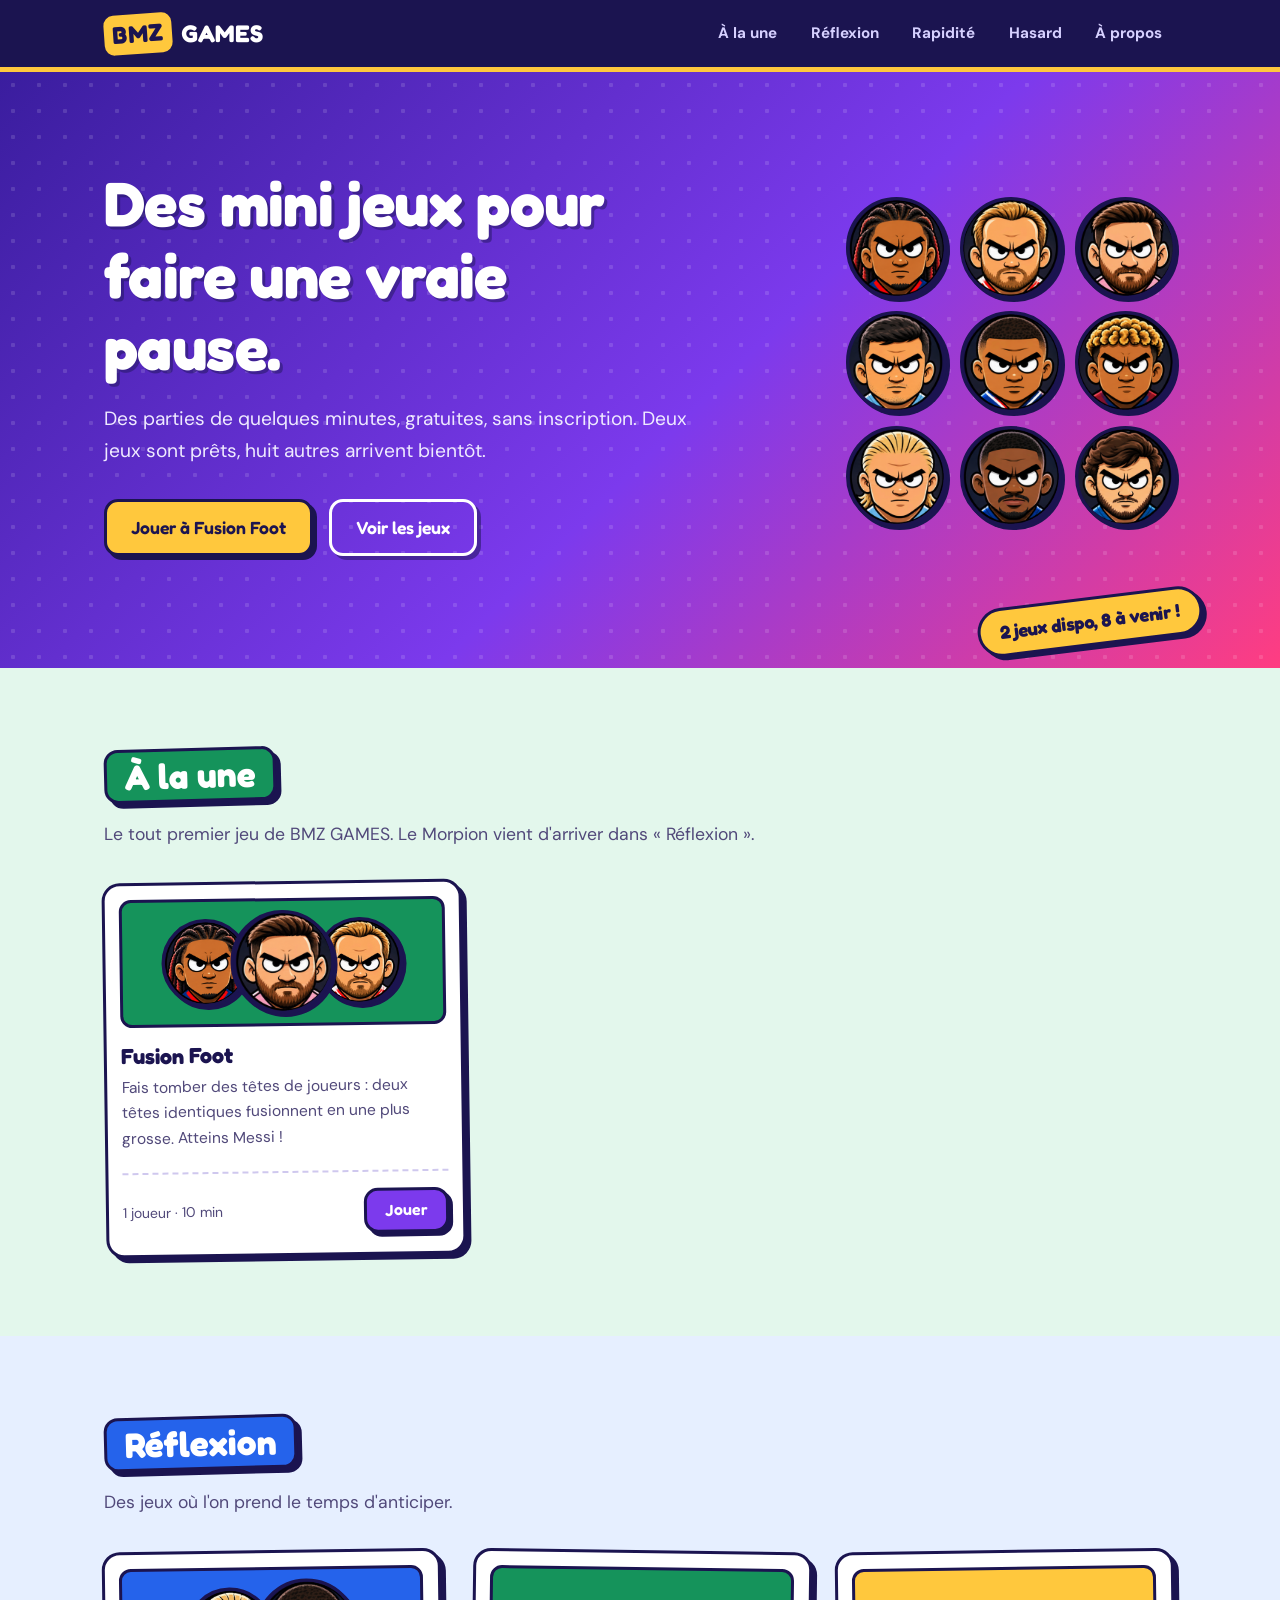
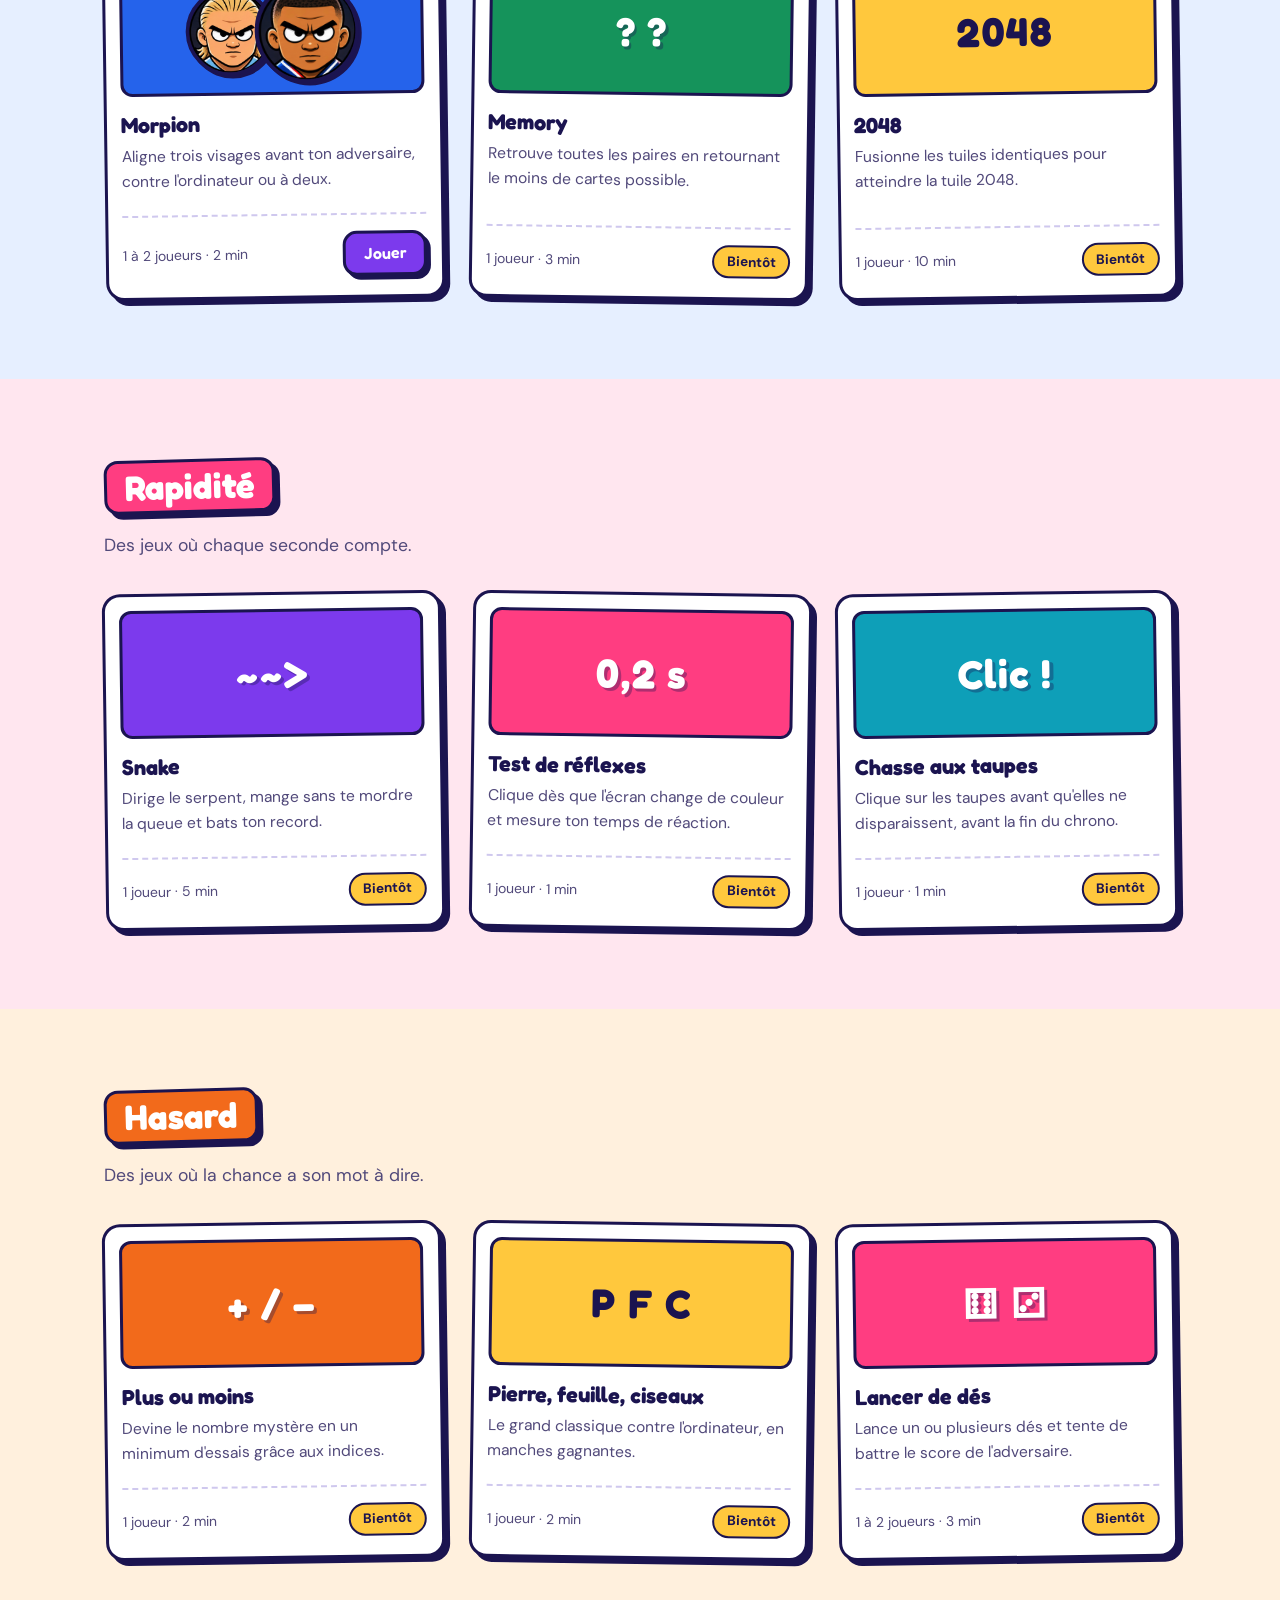
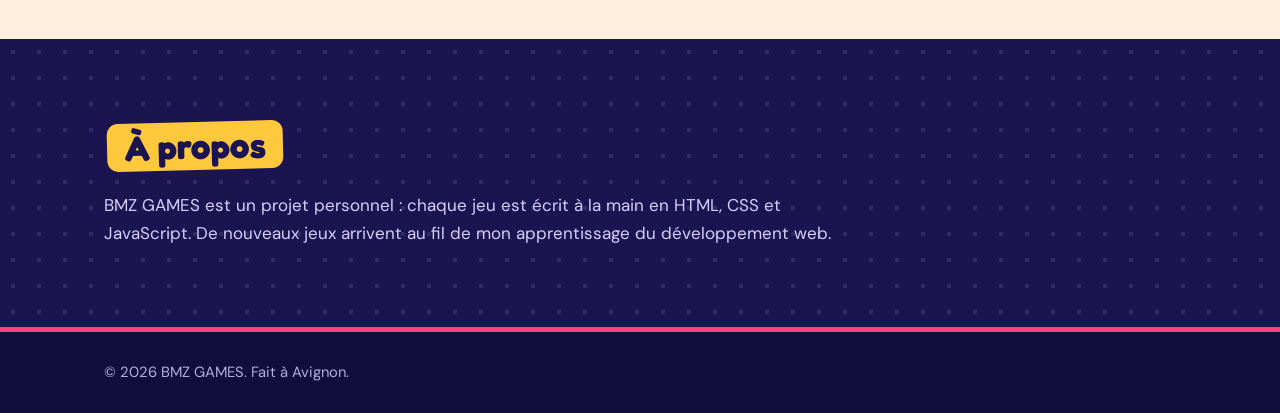
==== index.html @ 2838e126 "2nov" ====
<!DOCTYPE html>
<html lang="fr">
<head>
  <meta charset="UTF-8">
  <meta name="viewport" content="width=device-width, initial-scale=1.0">
  <title>BMZ GAMES – Mini jeux gratuits dans le navigateur</title>
  <meta name="description" content="BMZ GAMES : des mini jeux gratuits dans ton navigateur, sans inscription.">
  <meta name="theme-color" content="#1b1450">
  <meta property="og:title" content="BMZ GAMES – Mini jeux gratuits">
  <meta property="og:description" content="Des parties de quelques minutes, gratuites, sans inscription. Essaie Fusion Foot !">
  <meta property="og:image" content="images/messi.png">
  <link rel="icon" href="data:image/svg+xml,%3Csvg xmlns='http://www.w3.org/2000/svg' viewBox='0 0 100 100'%3E%3Ctext y='.9em' font-size='90'%3E%E2%9A%BD%3C/text%3E%3C/svg%3E">

  <!-- Polices Google (nécessite une connexion internet) -->
  <link rel="preconnect" href="https://fonts.googleapis.com">
  <link rel="preconnect" href="https://fonts.gstatic.com" crossorigin>
  <link href="https://fonts.googleapis.com/css2?family=DM+Sans:wght@400;500;700&family=Fredoka:wght@500;600;700&display=swap" rel="stylesheet">

  <link rel="stylesheet" href="style.css">
</head>
<body>
  <a class="lien-evitement" href="#contenu">Aller au contenu</a>

  <header class="entete">
    <div class="conteneur entete-interieur">
      <a class="logo" href="index.html"><span class="logo-bloc">BMZ</span> GAMES</a>
      <nav aria-label="Navigation principale">
        <ul class="menu">
          <li><a href="#une">À la une</a></li>
          <li><a href="#reflexion">Réflexion</a></li>
          <li><a href="#rapidite">Rapidité</a></li>
          <li><a href="#hasard">Hasard</a></li>
          <li><a href="#apropos">À propos</a></li>
        </ul>
      </nav>
    </div>
  </header>

  <main id="contenu">

    <!-- ACCUEIL -->
    <section class="hero" id="accueil">
      <div class="conteneur hero-grille">
        <div>
          <h1>Des mini jeux pour faire une vraie pause.</h1>
          <p class="hero-texte">
            Des parties de quelques minutes, gratuites, sans inscription.
            Deux jeux sont prêts, huit autres arrivent bientôt.
          </p>
          <div class="actions">
            <a class="bouton bouton-jaune" href="fusion.html">Jouer à Fusion Foot</a>
            <a class="bouton bouton-contour-clair" href="#reflexion">Voir les jeux</a>
          </div>
        </div>

        <!-- Les 9 joueurs de Fusion Foot -->
        <div class="mosaique" aria-hidden="true">
          <img src="images/olise.png" alt="">
          <img src="images/kane.png" alt="">
          <img src="images/messi.png" alt="">
          <img src="images/rodri.png" alt="">
          <img src="images/mbappe.png" alt="">
          <img src="images/yamal.png" alt="">
          <img src="images/haaland.png" alt="">
          <img src="images/dembele.png" alt="">
          <img src="images/kvaratskhelia.png" alt="">
        </div>
      </div>
    </section>

    <!--
      POUR ACTIVER UN JEU PLUS TARD :
      remplace <span class="bientot">Bientôt</span>
      par <a class="bouton bouton-violet" href="morpion.html">Jouer</a>
    -->

    <!-- À LA UNE -->
    <section class="section" id="une">
      <div class="conteneur">
        <h2>À la une</h2>
        <p class="intro">Le tout premier jeu de BMZ GAMES. Le Morpion vient d'arriver dans « Réflexion ».</p>
        <ul class="jeux jeux-une">
          <li class="jeu">
            <div class="apercu apercu-tetes t-vert" aria-hidden="true">
              <img src="images/olise.png" alt="">
              <img src="images/messi.png" alt="">
              <img src="images/kane.png" alt="">
            </div>
            <h3>Fusion Foot</h3>
            <p>Fais tomber des têtes de joueurs : deux têtes identiques fusionnent en une plus grosse. Atteins Messi !</p>
            <div class="jeu-pied">
              <p class="infos">1 joueur · 10 min</p>
              <a class="bouton bouton-violet" href="fusion.html" aria-label="Jouer à Fusion Foot">Jouer</a>
            </div>
          </li>
        </ul>
      </div>
    </section>

    <!-- RÉFLEXION -->
    <section class="section" id="reflexion">
      <div class="conteneur">
        <h2>Réflexion</h2>
        <p class="intro">Des jeux où l'on prend le temps d'anticiper.</p>
        <ul class="jeux">
          <li class="jeu">
            <div class="apercu apercu-tetes t-bleu" aria-hidden="true">
              <img src="images/haaland.png" alt="">
              <img src="images/mbappe.png" alt="">
            </div>
            <h3>Morpion</h3>
            <p>Aligne trois visages avant ton adversaire, contre l'ordinateur ou à deux.</p>
            <div class="jeu-pied">
              <p class="infos">1 à 2 joueurs · 2 min</p>
              <a class="bouton bouton-violet" href="morpion.html" aria-label="Jouer au Morpion">Jouer</a>
            </div>
          </li>
          <li class="jeu">
            <div class="apercu t-vert" aria-hidden="true">? ?</div>
            <h3>Memory</h3>
            <p>Retrouve toutes les paires en retournant le moins de cartes possible.</p>
            <div class="jeu-pied">
              <p class="infos">1 joueur · 3 min</p>
              <span class="bientot">Bientôt</span>
            </div>
          </li>
          <li class="jeu">
            <div class="apercu t-ambre" aria-hidden="true">2048</div>
            <h3>2048</h3>
            <p>Fusionne les tuiles identiques pour atteindre la tuile 2048.</p>
            <div class="jeu-pied">
              <p class="infos">1 joueur · 10 min</p>
              <span class="bientot">Bientôt</span>
            </div>
          </li>
        </ul>
      </div>
    </section>

    <!-- RAPIDITÉ -->
    <section class="section" id="rapidite">
      <div class="conteneur">
        <h2>Rapidité</h2>
        <p class="intro">Des jeux où chaque seconde compte.</p>
        <ul class="jeux">
          <li class="jeu">
            <div class="apercu t-violet" aria-hidden="true">~~&gt;</div>
            <h3>Snake</h3>
            <p>Dirige le serpent, mange sans te mordre la queue et bats ton record.</p>
            <div class="jeu-pied">
              <p class="infos">1 joueur · 5 min</p>
              <span class="bientot">Bientôt</span>
            </div>
          </li>
          <li class="jeu">
            <div class="apercu t-corail" aria-hidden="true">0,2 s</div>
            <h3>Test de réflexes</h3>
            <p>Clique dès que l'écran change de couleur et mesure ton temps de réaction.</p>
            <div class="jeu-pied">
              <p class="infos">1 joueur · 1 min</p>
              <span class="bientot">Bientôt</span>
            </div>
          </li>
          <li class="jeu">
            <div class="apercu t-cyan" aria-hidden="true">Clic !</div>
            <h3>Chasse aux taupes</h3>
            <p>Clique sur les taupes avant qu'elles ne disparaissent, avant la fin du chrono.</p>
            <div class="jeu-pied">
              <p class="infos">1 joueur · 1 min</p>
              <span class="bientot">Bientôt</span>
            </div>
          </li>
        </ul>
      </div>
    </section>

    <!-- HASARD -->
    <section class="section" id="hasard">
      <div class="conteneur">
        <h2>Hasard</h2>
        <p class="intro">Des jeux où la chance a son mot à dire.</p>
        <ul class="jeux">
          <li class="jeu">
            <div class="apercu t-orange" aria-hidden="true">+ / −</div>
            <h3>Plus ou moins</h3>
            <p>Devine le nombre mystère en un minimum d'essais grâce aux indices.</p>
            <div class="jeu-pied">
              <p class="infos">1 joueur · 2 min</p>
              <span class="bientot">Bientôt</span>
            </div>
          </li>
          <li class="jeu">
            <div class="apercu t-ambre" aria-hidden="true">P F C</div>
            <h3>Pierre, feuille, ciseaux</h3>
            <p>Le grand classique contre l'ordinateur, en manches gagnantes.</p>
            <div class="jeu-pied">
              <p class="infos">1 joueur · 2 min</p>
              <span class="bientot">Bientôt</span>
            </div>
          </li>
          <li class="jeu">
            <div class="apercu t-corail" aria-hidden="true">⚅ ⚂</div>
            <h3>Lancer de dés</h3>
            <p>Lance un ou plusieurs dés et tente de battre le score de l'adversaire.</p>
            <div class="jeu-pied">
              <p class="infos">1 à 2 joueurs · 3 min</p>
              <span class="bientot">Bientôt</span>
            </div>
          </li>
        </ul>
      </div>
    </section>

    <!-- À PROPOS -->
    <section class="section section-sombre" id="apropos">
      <div class="conteneur apropos">
        <h2>À propos</h2>
        <p>
          BMZ GAMES est un projet personnel : chaque jeu est écrit à la main en HTML,
          CSS et JavaScript. De nouveaux jeux arrivent au fil de mon apprentissage
          du développement web.
        </p>
      </div>
    </section>

  </main>

  <footer class="pied">
    <div class="conteneur">
      <p>© 2026 BMZ GAMES. Fait à Avignon.</p>
    </div>
  </footer>
</body>
</html>
---- style.css ----
/* ===== VARIABLES : change les couleurs ici ===== */
:root {
  --encre: #1b1450;
  --encre-douce: #51497a;
  --fond: #f5f3ff;
  --rose: #ff3d81;
  --jaune: #ffc83d;
  --violet: #7c3aed;
  --bleu: #2563eb;
  --vert: #15935b;
  --cyan: #0e9fb8;
  --orange: #f26a1b;

  /* Le style « autocollant » : contour épais + ombre pleine */
  --bord: 3px solid var(--encre);
  --ombre: 5px 5px 0 var(--encre);

  --police-titre: "Fredoka", "Segoe UI", Arial, sans-serif;
  --police-texte: "DM Sans", "Segoe UI", Arial, sans-serif;
  --largeur: 1120px;
}

/* ===== BASE ===== */
*, *::before, *::after { box-sizing: border-box; }
html { scroll-behavior: smooth; scroll-padding-top: 5rem; }

body {
  margin: 0;
  font-family: var(--police-texte);
  font-size: 1.0625rem;
  line-height: 1.65;
  color: var(--encre);
  background-color: var(--fond);
}

h1, h2, h3 { font-family: var(--police-titre); font-weight: 700; line-height: 1.15; margin: 0; }
p { margin: 0 0 1rem; max-width: 62ch; }
ul { margin: 0; padding: 0; list-style: none; }
a { color: inherit; }
:focus-visible { outline: 3px solid var(--rose); outline-offset: 3px; }

.conteneur { width: 100%; max-width: var(--largeur); margin: 0 auto; padding: 0 1.5rem; }

.lien-evitement {
  position: absolute; left: 1rem; top: -4rem; z-index: 100;
  background: var(--rose); color: #fff; padding: 0.6rem 1rem; border-radius: 12px;
}
.lien-evitement:focus { top: 1rem; }

/* ===== EN-TÊTE ===== */
.entete {
  position: sticky; top: 0; z-index: 50;
  background-color: var(--encre); color: #fff;
  border-bottom: 5px solid var(--jaune);
}
.entete-interieur { display: flex; align-items: center; justify-content: space-between; gap: 1rem; min-height: 4.2rem; }

.logo { font-family: var(--police-titre); font-weight: 700; font-size: 1.5rem; text-decoration: none; letter-spacing: 0.03em; }
.logo-bloc {
  display: inline-block; background: var(--jaune); color: var(--encre);
  padding: 0 0.55rem; border-radius: 10px; margin-right: 0.15rem; transform: rotate(-4deg);
}

.menu { display: flex; flex-wrap: wrap; gap: 0.25rem 0.4rem; }
.menu a {
  display: block; text-decoration: none; font-weight: 700; font-size: 0.95rem;
  color: #d6d0ff; padding: 0.3rem 0.85rem; border-radius: 999px;
  transition: background-color 0.15s, color 0.15s;
}
.menu a:hover { background: var(--jaune); color: var(--encre); }

/* ===== ACCUEIL ===== */
.hero {
  position: relative; overflow: hidden; color: #fff;
  padding: clamp(3rem, 8vw, 6rem) 0 clamp(4.5rem, 9vw, 7rem);
  background:
    radial-gradient(circle, rgba(255, 255, 255, 0.13) 2px, transparent 2.5px) 0 0 / 26px 26px,
    linear-gradient(135deg, #3a1d9e, var(--violet) 55%, var(--rose));
}

/* Autocollant décoratif */
.hero::after {
  content: "2 jeux dispo, 8 à venir !";
  position: absolute; right: max(1.5rem, 6vw); bottom: 1.4rem; transform: rotate(-7deg);
  background: var(--jaune); color: var(--encre); border: var(--bord); box-shadow: 4px 4px 0 var(--encre);
  border-radius: 999px; padding: 0.4rem 1.2rem; font-family: var(--police-titre); font-weight: 700; font-size: 1.15rem;
}

.hero-grille { display: grid; grid-template-columns: 1.4fr 1fr; gap: clamp(2rem, 6vw, 4rem); align-items: center; }
.hero h1 { font-size: clamp(2.2rem, 5.4vw, 3.9rem); letter-spacing: -0.01em; margin-bottom: 1.25rem; text-shadow: 3px 3px 0 rgba(27, 20, 80, 0.45); }
.hero-texte { font-size: 1.2rem; color: #efeaff; margin-bottom: 2rem; }
.actions { display: flex; flex-wrap: wrap; gap: 1rem; }

/* Les visages des joueurs : ils « rebondissent » une fois au chargement */
.mosaique { display: grid; grid-template-columns: repeat(3, 1fr); gap: 0.8rem; max-width: 330px; width: 100%; justify-self: end; }
.mosaique img {
  display: block; width: 100%; height: auto; aspect-ratio: 1; border-radius: 50%;
  background: var(--encre); border: var(--bord); box-shadow: 3px 3px 0 var(--encre);
  animation: pop 0.5s backwards;
}
.mosaique img:nth-child(3n + 1) { animation-delay: 0.05s; }
.mosaique img:nth-child(3n + 2) { animation-delay: 0.2s; }
.mosaique img:nth-child(3n + 3) { animation-delay: 0.35s; }

@keyframes pop {
  0% { transform: scale(0) rotate(-25deg); }
  70% { transform: scale(1.12) rotate(4deg); }
  100% { transform: scale(1) rotate(0); }
}

/* ===== BOUTONS ===== */
.bouton {
  display: inline-block; font-family: var(--police-titre); font-weight: 600; font-size: 1.1rem; text-align: center; text-decoration: none;
  padding: 0.7rem 1.5rem; border-radius: 14px; border: var(--bord); box-shadow: 4px 4px 0 var(--encre);
  cursor: pointer; transition: transform 0.12s, box-shadow 0.12s;
}
.bouton:hover { transform: translate(-2px, -2px); box-shadow: 6px 6px 0 var(--encre); }
.bouton:active { transform: translate(3px, 3px); box-shadow: 0 0 0 var(--encre); }

.bouton-jaune { background: var(--jaune); color: var(--encre); }
.bouton-blanc { background: #fff; color: var(--encre); }
.bouton-violet { background: var(--violet); color: #fff; }
.bouton-contour-clair { background: transparent; color: #fff; border-color: #fff; box-shadow: 4px 4px 0 rgba(27, 20, 80, 0.5); }

/* ===== SECTIONS ===== */
.section { --c-section: var(--bleu); padding: clamp(3rem, 7vw, 5rem) 0; }
#reflexion { --c-section: var(--bleu); background: #e6efff; }
#rapidite { --c-section: var(--rose); background: #ffe6ef; }
#hasard { --c-section: var(--orange); background: #fff0dd; }
#apropos { --c-section: var(--jaune); }

.section h2 {
  display: inline-block; background: var(--c-section); color: #fff;
  font-size: clamp(1.6rem, 3.4vw, 2.2rem); padding: 0.25rem 1.1rem;
  border: var(--bord); border-radius: 14px; box-shadow: var(--ombre);
  transform: rotate(-1.5deg); margin-bottom: 1.1rem;
}
#apropos h2 { color: var(--encre); }
.intro { color: var(--encre-douce); font-size: 1.1rem; margin-bottom: 2rem; }

/* ===== CARTES DE JEUX ===== */
.jeux { display: grid; grid-template-columns: repeat(3, 1fr); gap: 1.75rem; }

.jeu {
  display: flex; flex-direction: column; background: #fff;
  border: var(--bord); border-radius: 18px; box-shadow: var(--ombre); padding: 0.9rem 0.9rem 1.2rem;
  transition: transform 0.15s, box-shadow 0.15s;
}
.jeu:nth-child(odd) { transform: rotate(-0.8deg); }
.jeu:nth-child(even) { transform: rotate(0.8deg); }
.jeu:hover { transform: translate(-3px, -5px) rotate(0); box-shadow: 8px 9px 0 var(--encre); }

.apercu {
  display: flex; align-items: center; justify-content: center; height: 8rem; margin-bottom: 1rem;
  border: var(--bord); border-radius: 12px; color: #fff;
  font-family: var(--police-titre); font-weight: 700; font-size: 2.5rem; letter-spacing: 0.04em;
  text-shadow: 3px 3px 0 rgba(27, 20, 80, 0.35);
}
.apercu-tetes { gap: 0; }
.apercu-tetes img {
  width: 5.5rem; height: 5.5rem; border-radius: 50%; border: var(--bord); background: var(--encre);
  margin: 0 -0.6rem; box-shadow: 3px 3px 0 var(--encre);
}
.apercu-tetes img:nth-child(2) { width: 6.5rem; height: 6.5rem; z-index: 1; }
.t-bleu { background: var(--bleu); }
.t-vert { background: var(--vert); }
.t-ambre { background: var(--jaune); color: var(--encre); text-shadow: none; }
.t-violet { background: var(--violet); }
.t-corail { background: var(--rose); }
.t-cyan { background: var(--cyan); }
.t-orange { background: var(--orange); }

.jeu h3 { font-size: 1.35rem; margin-bottom: 0.4rem; }
.jeu > p { color: var(--encre-douce); font-size: 0.975rem; margin-bottom: 1.25rem; }
.jeu-pied { display: flex; align-items: center; justify-content: space-between; gap: 1rem; margin-top: auto; padding-top: 1rem; border-top: 2px dashed #cfc8ee; }
.infos { margin: 0; font-size: 0.875rem; color: var(--encre-douce); }
.bientot {
  font-size: 0.85rem; font-weight: 700; padding: 0.2rem 0.8rem; border-radius: 999px;
  background: var(--jaune); color: var(--encre); border: 2px solid var(--encre); white-space: nowrap;
}
.jeu-pied .bouton { padding: 0.4rem 1.1rem; font-size: 1rem; }

/* ===== À PROPOS ET PIED DE PAGE ===== */
.section-sombre {
  color: #fff;
  background:
    radial-gradient(circle, rgba(255, 255, 255, 0.1) 2px, transparent 2.5px) 0 0 / 26px 26px,
    var(--encre);
}
.apropos p { color: #d6d0ff; margin-bottom: 0; }

.pied { padding: 1.75rem 0; font-size: 0.925rem; background: #120d3a; color: #b4aee0; border-top: 5px solid var(--rose); }
.pied p { margin: 0; }

/* ===== TABLETTE ET MOBILE ===== */
@media (max-width: 900px) { .jeux { grid-template-columns: repeat(2, 1fr); } }
@media (max-width: 760px) {
  .hero-grille { grid-template-columns: 1fr; }
  .mosaique { justify-self: start; max-width: 240px; }
}
@media (max-width: 560px) {
  .jeux { grid-template-columns: 1fr; }
  .hero::after { display: none; }
  .entete-interieur { flex-direction: column; align-items: flex-start; padding-top: 0.6rem; padding-bottom: 0.6rem; gap: 0.25rem; }
}

/* Respect des personnes sensibles aux animations */
@media (prefers-reduced-motion: reduce) {
  html { scroll-behavior: auto; }
  * { transition: none !important; animation: none !important; }
}

/* ===== À LA UNE ===== */
#une { --c-section: var(--vert); background: #e3f7ec; }
.jeux-une { grid-template-columns: minmax(0, 360px); }

/* ===== PAGE DU JEU ===== */
.page-jeu { --c-section: var(--vert); background: #e3f7ec; }

.titre-jeu {
  display: inline-block; background: var(--vert); color: #fff;
  font-size: clamp(1.8rem, 4vw, 2.6rem); padding: 0.25rem 1.2rem;
  border: var(--bord); border-radius: 14px; box-shadow: var(--ombre);
  transform: rotate(-1.5deg); margin-bottom: 1.1rem;
}

.jeu-zone { display: grid; grid-template-columns: minmax(0, 400px) 1fr; gap: 2rem; align-items: start; }

#jeu {
  display: block; width: 100%; max-width: 400px; height: auto; aspect-ratio: 400 / 620;
  touch-action: none; cursor: pointer; background: #e3f7ec;
  border: var(--bord); border-radius: 18px; box-shadow: var(--ombre);
}

.jeu-cote { display: grid; gap: 1.25rem; justify-items: start; max-width: 460px; }
.tableaux { display: flex; flex-wrap: wrap; gap: 1rem; }

.tableau {
  background: #fff; border: var(--bord); border-radius: 14px; box-shadow: 4px 4px 0 var(--encre);
  padding: 0.5rem 1rem; min-width: 105px; text-align: center;
}
.tableau p { margin: 0; }
.etiquette { font-size: 0.85rem; font-weight: 700; color: var(--encre-douce); }
.gros { font-family: var(--police-titre); font-weight: 700; font-size: 1.9rem; line-height: 1.2; }
#suivant { display: block; width: 56px; height: 56px; margin: 0 auto; }
.boutons-jeu { display: flex; flex-wrap: wrap; gap: 0.8rem; }
.boutons-jeu .bouton { padding: 0.5rem 1.1rem; font-size: 1rem; }
.erreur { background: #fff; color: var(--encre); border: var(--bord); border-left: 10px solid var(--rose); border-radius: 12px; padding: 0.8rem 1rem; margin-bottom: 1.5rem; }

.petit-titre { font-size: 1.3rem; margin: 0.5rem 0 -0.5rem; }
.evolution { display: flex; flex-wrap: wrap; gap: 0.4rem; }
.evolution img { display: block; width: 44px; height: 44px; border-radius: 50%; border: 3px solid var(--encre); background: var(--encre); }
.aide { font-size: 0.925rem; color: var(--encre-douce); margin: 0; }

@media (max-width: 860px) {
  .jeu-zone { grid-template-columns: 1fr; justify-items: center; }
}
/* ===== PETITS PLUS ===== */
.bouton[aria-pressed="true"].bouton-blanc { background: #e9e3ff; }
.bientot { cursor: default; }
@media (max-width: 560px) {
  .menu a { padding: 0.3rem 0.6rem; font-size: 0.9rem; }
  .tableau { min-width: 90px; }
}

/* ===== MORPION ===== */
.page-morpion { --c-section: var(--bleu); background: #e6efff; }
.page-morpion .titre-jeu { background: var(--bleu); }

.titre-etape { font-size: clamp(1.4rem, 3vw, 1.8rem); margin-bottom: 1.25rem; }
.titre-etape:focus, .statut:focus { outline: none; }

/* Choix du mode */
.choix-mode { display: grid; grid-template-columns: repeat(2, minmax(0, 300px)); gap: 1.5rem; }
.carte-mode {
  display: flex; flex-direction: column; gap: 0.5rem; text-align: left; font-family: var(--police-texte);
  font-size: 1rem; line-height: 1.5; color: var(--encre-douce);
  background: #fff; border: var(--bord); border-radius: 18px; box-shadow: var(--ombre); padding: 1.25rem; cursor: pointer;
  transition: transform 0.12s, box-shadow 0.12s;
}
.carte-mode:hover { transform: translate(-2px, -3px); box-shadow: 7px 8px 0 var(--encre); }
.carte-titre { font-family: var(--police-titre); font-weight: 700; font-size: 1.6rem; color: var(--encre); }

/* Choix de l'avatar */
.niveau { display: flex; flex-wrap: wrap; align-items: center; gap: 0.5rem; border: 0; padding: 0; margin: 0 0 1.5rem; }
.niveau legend { float: left; font-family: var(--police-titre); font-weight: 600; margin-right: 0.75rem; padding: 0; }
.puce {
  font-family: var(--police-texte); font-size: 0.95rem; font-weight: 700; color: var(--encre);
  background: #fff; border: 2px solid var(--encre); border-radius: 999px; padding: 0.3rem 1rem; cursor: pointer;
}
.puce:hover { background: #dfe9ff; }
.puce[aria-pressed="true"] { background: var(--bleu); color: #fff; box-shadow: 2px 2px 0 var(--encre); }

.avatars { display: grid; grid-template-columns: repeat(3, minmax(0, 140px)); gap: 1rem; margin-bottom: 1.75rem; }
.avatar {
  display: flex; flex-direction: column; align-items: center; gap: 0.35rem; width: 100%;
  font-family: var(--police-titre); font-weight: 600; font-size: 0.95rem; color: var(--encre);
  background: #fff; border: var(--bord); border-radius: 16px; box-shadow: 4px 4px 0 var(--encre);
  padding: 0.6rem 0.4rem; cursor: pointer; transition: transform 0.12s, box-shadow 0.12s;
}
.avatar img { display: block; width: 80px; height: 80px; border-radius: 50%; background: var(--encre); }
.avatar:hover:not(:disabled) { transform: translate(-2px, -3px); box-shadow: 6px 7px 0 var(--encre); background: #fff7da; }
.avatar:disabled { cursor: not-allowed; opacity: 0.45; box-shadow: none; }

/* La partie */
.statut {
  display: flex; align-items: center; gap: 0.75rem; min-height: 52px; margin: 0 0 1.5rem;
  font-family: var(--police-titre); font-weight: 700; font-size: clamp(1.3rem, 3vw, 1.7rem);
}
.statut img { width: 44px; height: 44px; border-radius: 50%; background: var(--encre); border: var(--bord); }
.statut img[hidden] { display: none; }

.morpion-zone { display: grid; grid-template-columns: minmax(0, 420px) 1fr; gap: 2rem; align-items: start; }

.plateau { display: grid; grid-template-columns: repeat(3, 1fr); gap: 0.6rem; width: 100%; max-width: 420px; }
.case {
  aspect-ratio: 1; padding: 0.5rem; display: flex; align-items: center; justify-content: center;
  background: #fff; border: var(--bord); border-radius: 16px; box-shadow: 4px 4px 0 var(--encre); cursor: pointer;
  transition: background-color 0.12s, transform 0.12s;
}
.case:hover:not([aria-disabled="true"]) { background: #fff7da; transform: translate(-2px, -2px); }
.case[aria-disabled="true"] { cursor: default; }
.case img {
  display: block; width: 100%; height: 100%; border-radius: 50%; background: var(--encre);
  border: 4px solid var(--rose); animation: pop 0.35s;
}
.case.j1 img { border-color: var(--cyan); }
.plateau.fini .case:not(.gagnante) { opacity: 0.55; }
.case.gagnante { background: var(--jaune); }

/* Tableau des scores : le joueur dont c'est le tour est entouré */
.score-joueur img { display: block; width: 44px; height: 44px; margin: 0 auto 0.25rem; border-radius: 50%; background: var(--encre); border: 3px solid var(--rose); }
#score-1 img { border-color: var(--cyan); }
.score-joueur .etiquette { max-width: 9rem; }
.tableau.actif { background: #fff7da; box-shadow: 0 0 0 4px var(--jaune), 4px 4px 0 4px var(--encre); }

@media (max-width: 860px) {
  .morpion-zone { grid-template-columns: 1fr; justify-items: center; }
  .jeu-cote { justify-items: center; }
}
@media (max-width: 560px) {
  .choix-mode { grid-template-columns: 1fr; }
  .avatars { grid-template-columns: repeat(3, 1fr); gap: 0.6rem; }
  .avatar img { width: 100%; height: auto; max-width: 80px; }
  .avatar { font-size: 0.8rem; }
}
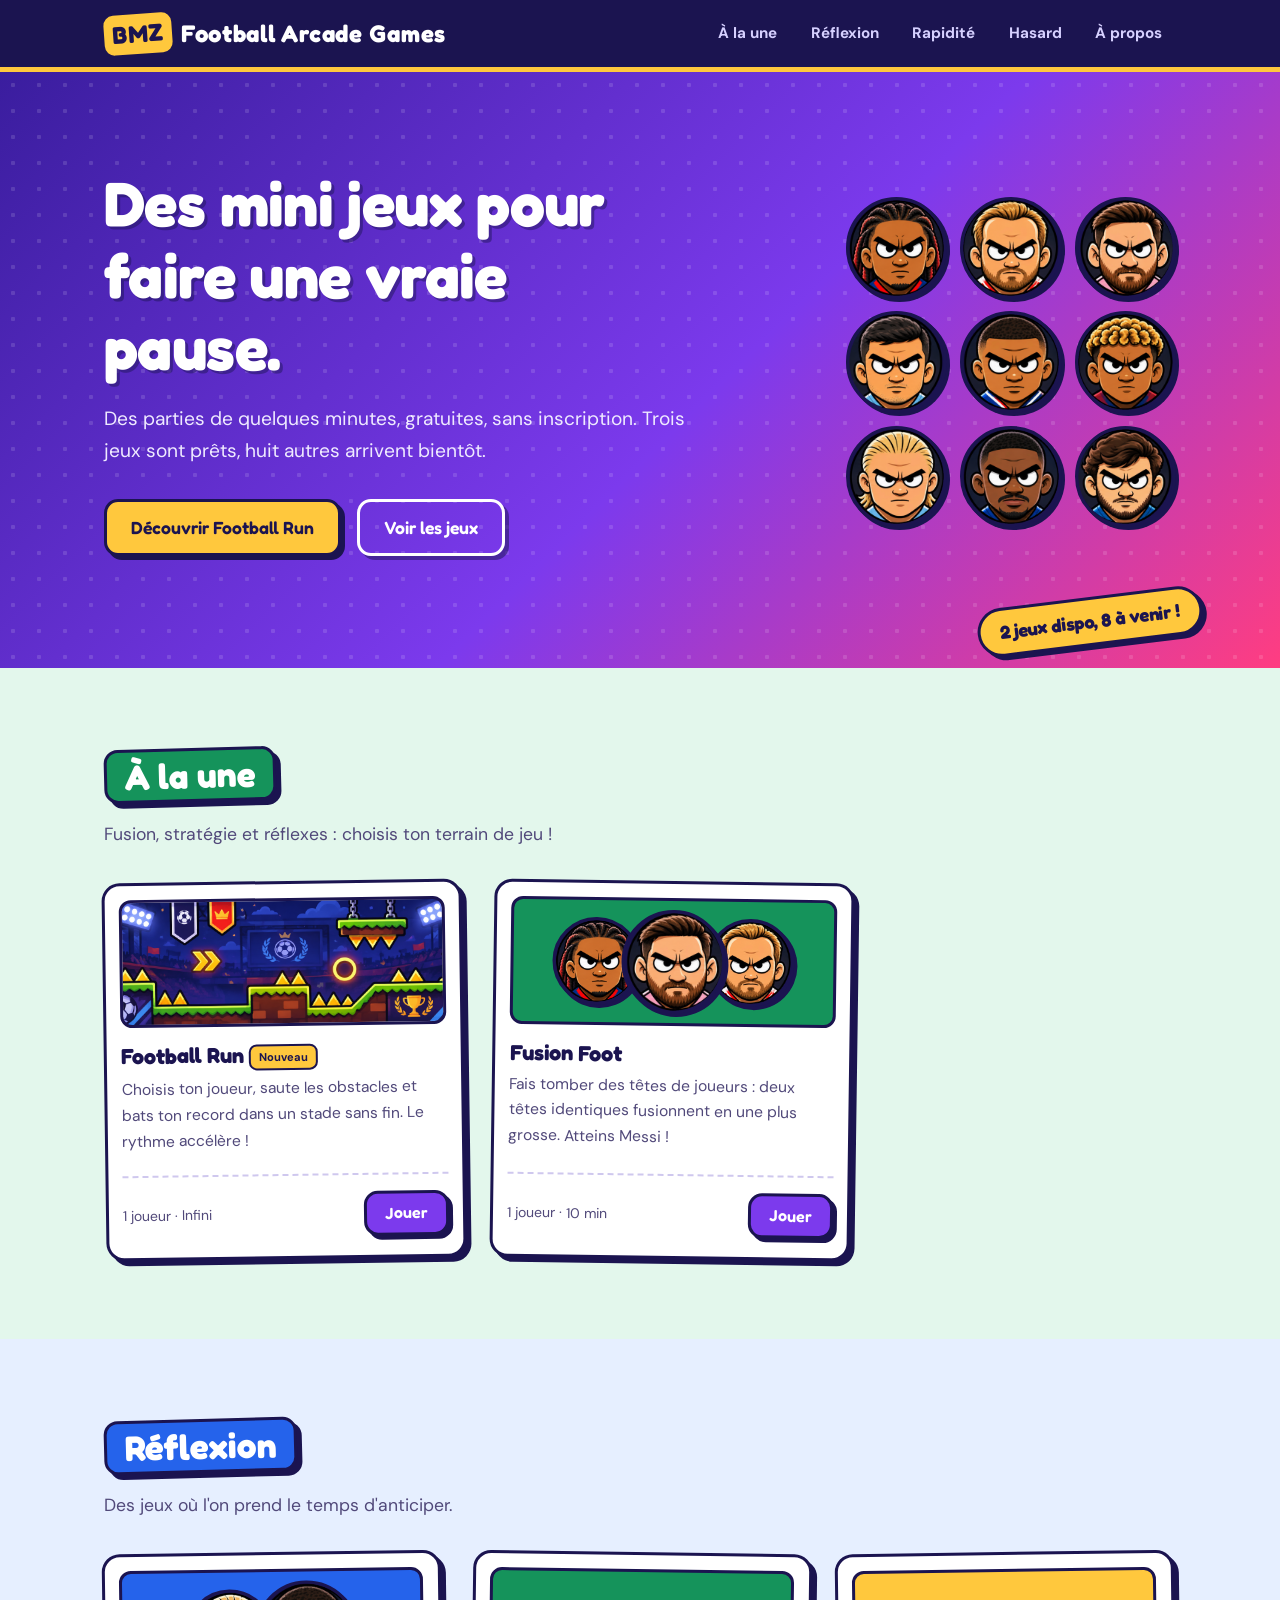
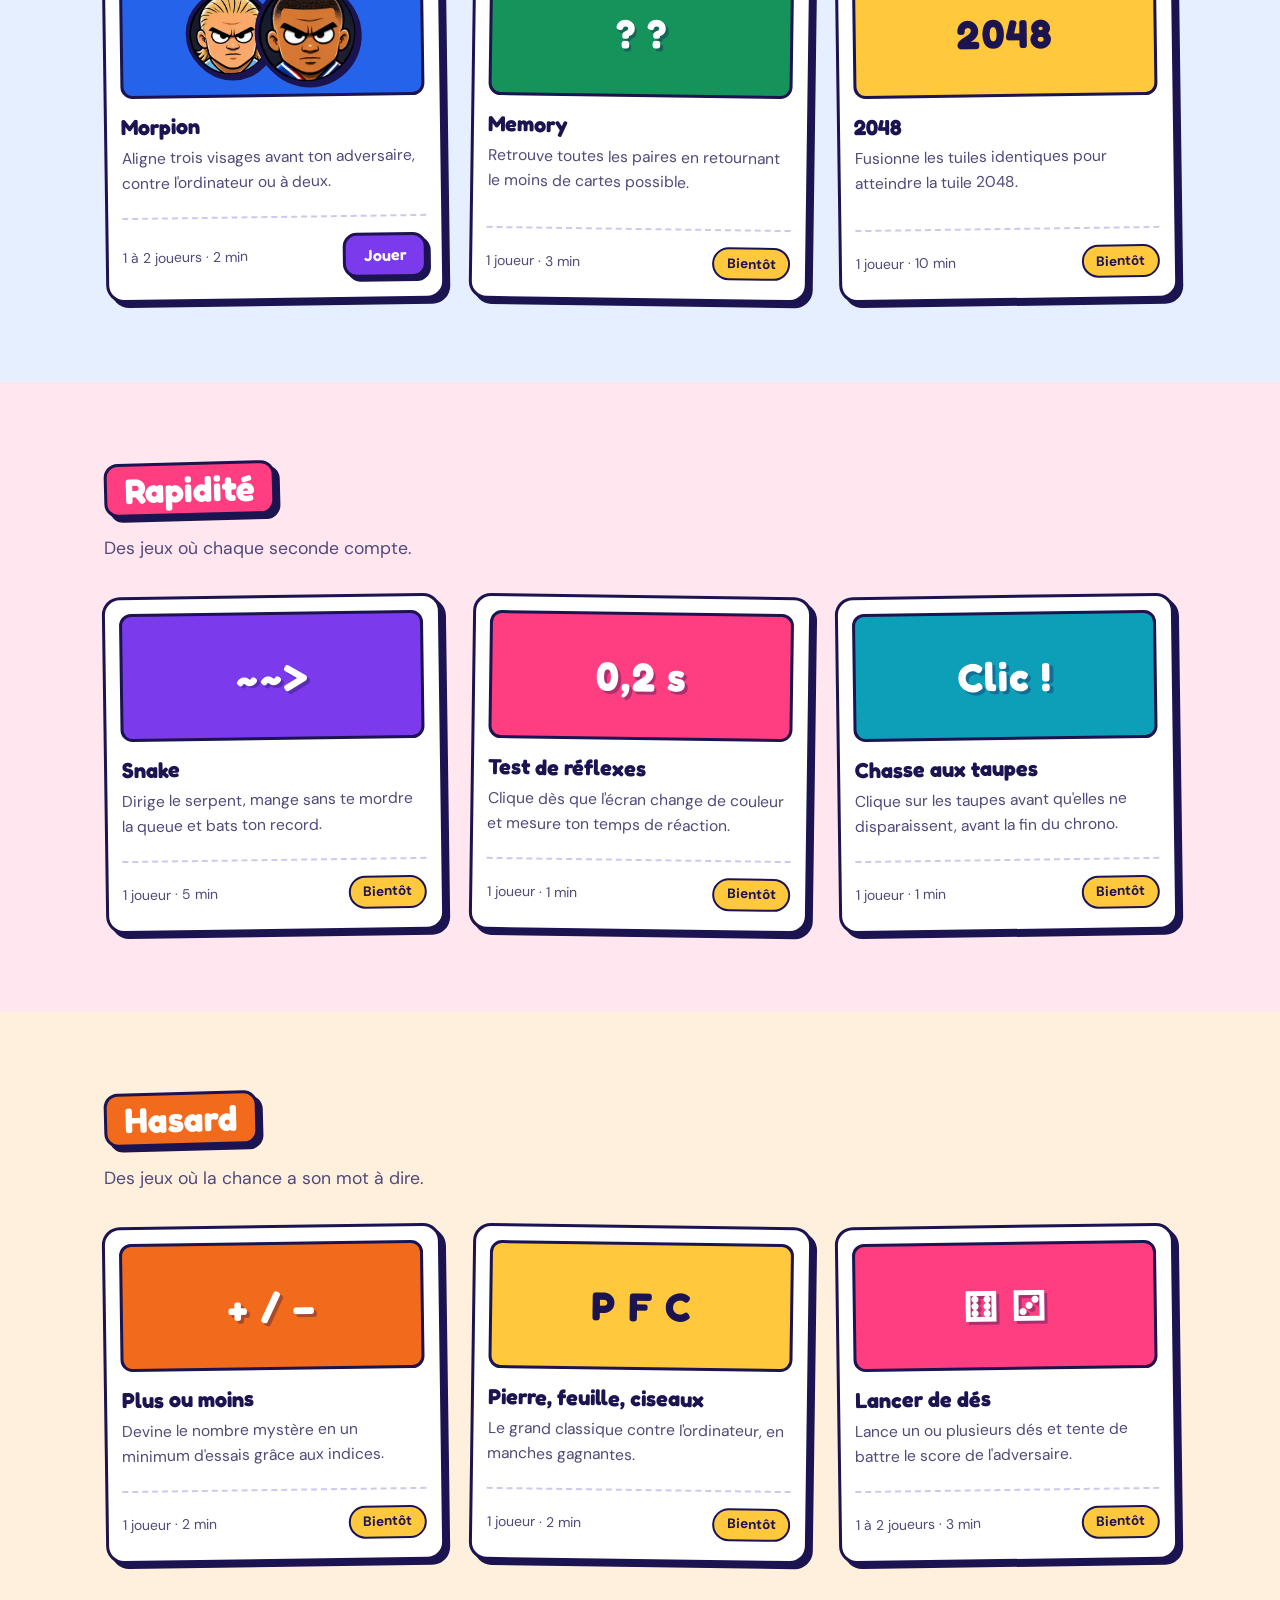
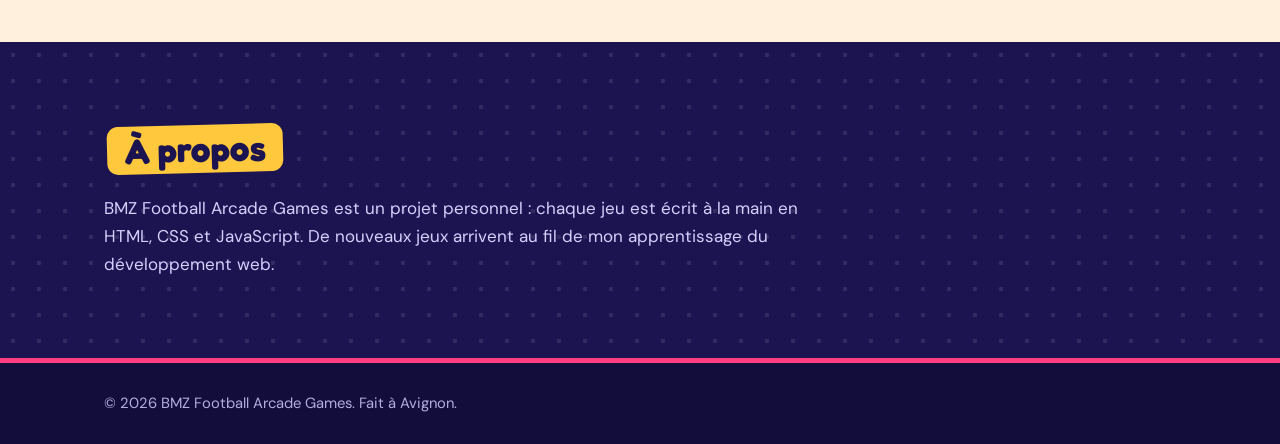
==== commit 3d135bf0: "Add files via upload" ====
--- a/index.html
+++ b/index.html
@@ -3,10 +3,10 @@
 <head>
   <meta charset="UTF-8">
   <meta name="viewport" content="width=device-width, initial-scale=1.0">
-  <title>BMZ GAMES – Mini jeux gratuits dans le navigateur</title>
-  <meta name="description" content="BMZ GAMES : des mini jeux gratuits dans ton navigateur, sans inscription.">
+  <title>BMZ Football Arcade Games – Mini jeux gratuits dans le navigateur</title>
+  <meta name="description" content="BMZ Football Arcade Games : des mini jeux gratuits dans ton navigateur, sans inscription.">
   <meta name="theme-color" content="#1b1450">
-  <meta property="og:title" content="BMZ GAMES – Mini jeux gratuits">
+  <meta property="og:title" content="BMZ Football Arcade Games – Mini jeux gratuits">
   <meta property="og:description" content="Des parties de quelques minutes, gratuites, sans inscription. Essaie Fusion Foot !">
   <meta property="og:image" content="images/messi.png">
   <link rel="icon" href="data:image/svg+xml,%3Csvg xmlns='http://www.w3.org/2000/svg' viewBox='0 0 100 100'%3E%3Ctext y='.9em' font-size='90'%3E%E2%9A%BD%3C/text%3E%3C/svg%3E">
@@ -23,7 +23,7 @@
 
   <header class="entete">
     <div class="conteneur entete-interieur">
-      <a class="logo" href="index.html"><span class="logo-bloc">BMZ</span> GAMES</a>
+      <a class="logo" href="index.html"><span class="logo-bloc">BMZ</span> Football Arcade Games</a>
       <nav aria-label="Navigation principale">
         <ul class="menu">
           <li><a href="#une">À la une</a></li>
@@ -45,10 +45,10 @@
           <h1>Des mini jeux pour faire une vraie pause.</h1>
           <p class="hero-texte">
             Des parties de quelques minutes, gratuites, sans inscription.
-            Deux jeux sont prêts, huit autres arrivent bientôt.
+            Trois jeux sont prêts, huit autres arrivent bientôt.
           </p>
           <div class="actions">
-            <a class="bouton bouton-jaune" href="fusion.html">Jouer à Fusion Foot</a>
+            <a class="bouton bouton-jaune" href="football-run.html">Découvrir Football Run</a>
             <a class="bouton bouton-contour-clair" href="#reflexion">Voir les jeux</a>
           </div>
         </div>
@@ -78,8 +78,8 @@
     <section class="section" id="une">
       <div class="conteneur">
         <h2>À la une</h2>
-        <p class="intro">Le tout premier jeu de BMZ GAMES. Le Morpion vient d'arriver dans « Réflexion ».</p>
-        <ul class="jeux jeux-une">
+        <p class="intro">Fusion, stratégie et réflexes : choisis ton terrain de jeu !</p>
+        <ul class="jeux jeux-une"><li class="jeu"><div class="apercu apercu-run" aria-hidden="true"></div><h3>Football Run <span class="nouveau">Nouveau</span></h3><p>Choisis ton joueur, saute les obstacles et bats ton record dans un stade sans fin. Le rythme accélère !</p><div class="jeu-pied"><p class="infos">1 joueur · Infini</p><a class="bouton bouton-violet" href="football-run.html">Jouer</a></div></li>
           <li class="jeu">
             <div class="apercu apercu-tetes t-vert" aria-hidden="true">
               <img src="images/olise.png" alt="">
@@ -216,7 +216,7 @@
       <div class="conteneur apropos">
         <h2>À propos</h2>
         <p>
-          BMZ GAMES est un projet personnel : chaque jeu est écrit à la main en HTML,
+          BMZ Football Arcade Games est un projet personnel : chaque jeu est écrit à la main en HTML,
           CSS et JavaScript. De nouveaux jeux arrivent au fil de mon apprentissage
           du développement web.
         </p>
@@ -227,7 +227,7 @@
 
   <footer class="pied">
     <div class="conteneur">
-      <p>© 2026 BMZ GAMES. Fait à Avignon.</p>
+      <p>© 2026 BMZ Football Arcade Games. Fait à Avignon.</p>
     </div>
   </footer>
 </body>
--- a/style.css
+++ b/style.css
@@ -344,3 +344,58 @@
   .avatar img { width: 100%; height: auto; max-width: 80px; }
   .avatar { font-size: 0.8rem; }
 }
+
+/* Football Run utilise les composants communs aux autres jeux. */
+[hidden] { display: none !important; }
+.entete .logo { font-size: clamp(1.1rem, 2vw, 1.5rem); }
+.apercu-run { background: #25216b url('images/football-run-stadium.png') center / cover; }
+.nouveau { display: inline-block; font: 700 .7rem var(--police-texte); padding: .25rem .5rem; border: 2px solid var(--encre); border-radius: 8px; background: var(--jaune); vertical-align: middle; }
+.jeux-une { grid-template-columns: repeat(2, minmax(0, 360px)); }
+.page-run { --c-section: var(--violet); background: #eee7ff; }
+.page-run .titre-jeu { background: var(--violet); }
+.run-topline { display: flex; align-items: center; gap: 1.25rem; margin-bottom: 2rem; }
+.run-choice { display: grid; grid-template-columns: minmax(0, 2fr) minmax(240px, 1fr); gap: 2rem; align-items: start; }
+.page-run .avatars { grid-template-columns: repeat(6, minmax(0, 1fr)); }
+.page-run .avatar img { width: 70px; height: 70px; max-width: 100%; object-fit: contain; }
+.page-run .avatar { font-size: .85rem; overflow-wrap: anywhere; }
+.page-run .avatar[aria-pressed="true"] { background: var(--jaune); outline: 3px solid var(--violet); outline-offset: 3px; }
+.run-instructions { background: #fff; border: var(--bord); box-shadow: var(--ombre); border-radius: 18px; overflow: hidden; padding: 1rem; font-size: .95rem; }
+.run-instructions h3 { margin: 1.25rem 0 .75rem; }
+.run-poster { background: linear-gradient(0deg, #1b145099, transparent), url('images/football-run-stadium.png') center / cover; height: 145px; margin: -1rem -1rem 0; display: flex; align-items: end; padding: 1rem; color: white; font: 600 1.5rem var(--police-titre); }
+.run-start { display: flex; align-items: center; gap: 1rem; justify-content: space-between; }
+.run-start p { margin: 0; font-weight: 700; }
+.bouton:disabled { opacity: .5; cursor: not-allowed; }
+.run-toolbar { display: flex; align-items: center; justify-content: space-between; gap: 1rem; margin-bottom: 1.5rem; }
+.run-toolbar .statut { margin: 0; }
+.run-stage { position: relative; border: var(--bord); border-radius: 18px; box-shadow: var(--ombre); overflow: hidden; background: #18164c; }
+#run-canvas { width: 100%; height: auto; display: block; touch-action: none; cursor: pointer; }
+.run-overlay { position: absolute; inset: 0; display: grid; place-items: center; padding: 1rem; background: #1b145099; }
+.run-dialog { background: var(--fond); color: var(--encre); border: var(--bord); border-radius: 18px; box-shadow: var(--ombre); padding: 1.5rem; text-align: center; max-width: 620px; }
+.run-dialog h2 { margin: 1rem 0 .75rem; font-size: clamp(1.5rem, 4vw, 2.3rem); }
+.run-dialog p { margin-left: auto; margin-right: auto; }
+.run-dialog .boutons-jeu { justify-content: center; }
+.run-controls { display: flex; align-items: center; justify-content: space-between; gap: 1rem; margin-top: 1.5rem; }
+#jump { min-width: 180px; touch-action: manipulation; }
+@media(max-width: 900px) { .run-choice { grid-template-columns: 1fr; } .run-instructions { display: none; } }
+@media(max-width: 560px) {
+ .jeux-une { grid-template-columns: 1fr; }
+ .page-run .avatars { grid-template-columns: repeat(3, minmax(0, 1fr)); }
+ .run-start, .run-controls { flex-direction: column; align-items: stretch; }
+ .run-toolbar { flex-wrap: wrap; gap: .75rem; }
+ .run-toolbar .statut { font-size: 1.1rem; }
+ .run-toolbar .tableau { padding: .4rem .6rem; }
+ .run-toolbar .gros { font-size: 1.4rem; }
+ .run-toolbar .bouton { padding: .4rem .6rem; }
+ .run-dialog { padding: .75rem; }
+ .run-dialog h2 { margin: .5rem 0; }
+ .run-dialog p { margin-bottom: .5rem; }
+ .run-dialog .bouton { font-size: .8rem; padding: .4rem .65rem; }
+ .run-topline { margin-bottom: 1.5rem; }
+}
+.page-run .gros { white-space: nowrap; }
+.run-topline .tableau { flex-shrink: 0; }
+@media(max-width: 560px) { .run-overlay { position: relative; background: #d6c9ed; } }
+.run-record-toast { position: absolute; z-index: 2; top: 18px; left: 50%; transform: translateX(-50%); pointer-events: none; white-space: nowrap; padding: .55rem 1.2rem; border: var(--bord); border-radius: 999px; background: var(--jaune); color: var(--encre); box-shadow: var(--ombre); font: 700 clamp(.85rem, 2vw, 1.3rem) var(--police-titre); animation: record-arrive .45s cubic-bezier(.2,1.7,.5,1); }
+.run-overlay { z-index: 3; }
+@keyframes record-arrive { from { opacity: 0; transform: translate(-50%, -15px) scale(.7); } to { opacity: 1; transform: translate(-50%, 0) scale(1); } }
+@media(prefers-reduced-motion: reduce) { .run-record-toast { animation: none; } }
